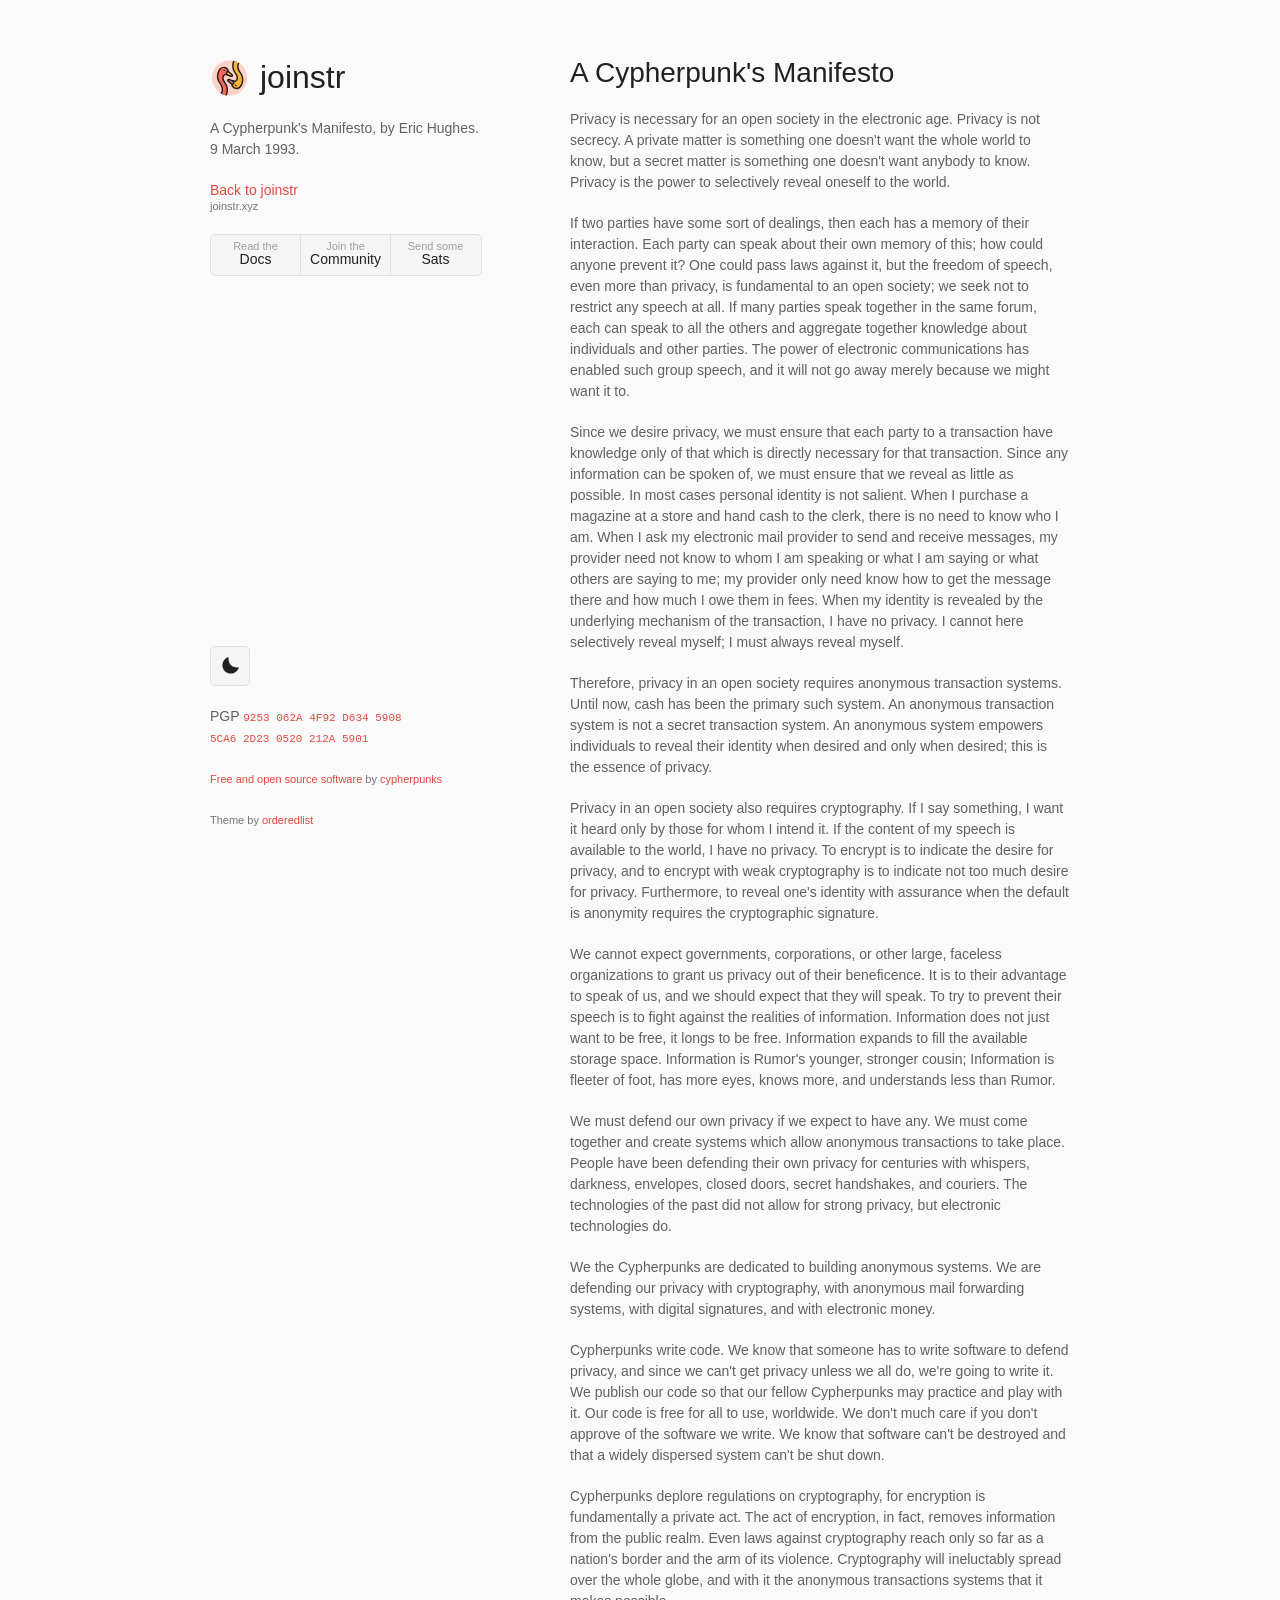
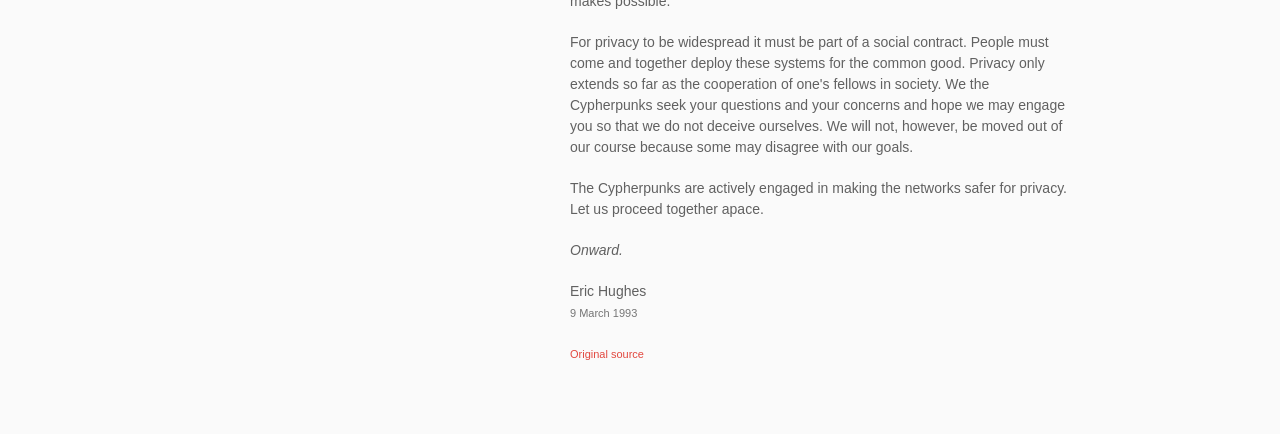
==== cypherpunk_manifesto.html @ dd56cc81 "add joinstr website" ====
<!DOCTYPE html>
<html lang="en">

<head>
  <meta charset="UTF-8"/>
  <title>A Cypherpunk's Manifesto</title>

  <meta name="viewport" content="width=device-width, initial-scale=1"/>

  <link rel="stylesheet" href="styles/main.css"/>
  <script src="scripts/theme.js"></script>

  <meta name="title" content="A Cypherpunk's Manifesto"/>
  <meta name="description" content="A Cypherpunk's Manifesto by Eric Hughes, 9 March 1993"/>

  <link rel="icon" type="image/svg+xml" href="assets/logo.svg"/>
  <link rel="icon" type="image/png" sizes="210x210" href="assets/logo.png"/>
  <link rel="apple-touch-icon" href="assets/logo.png"/>
  <meta name="theme-color" content="#fafafa" media="(prefers-color-scheme: light)"/>
  <meta name="theme-color" content="#212121" media="(prefers-color-scheme: dark)"/>
</head>

<body>
  <div class="wrapper">
    <header>
      <p class="brand"><img src="assets/logo.svg" width="40" height="40" alt=""/><a href="index.html">joinstr</a></p>
      <p>A Cypherpunk's Manifesto, by Eric Hughes. 9 March 1993.</p>
      <p class="view"><a href="index.html">Back to joinstr <small>joinstr.xyz</small></a></p>
      <ul>
        <li><a href="https://docs.joinstr.xyz">Read the<strong>Docs</strong></a></li>
        <li><a href="https://group.joinstr.xyz">Join the<strong>Community</strong></a></li>
        <li><a href="https://donate.joinstr.xyz">Send some<strong>Sats</strong></a></li>
      </ul>
    </header>
    <section>
      <h1>A Cypherpunk's Manifesto</h1>
      <p>Privacy is necessary for an open society in the electronic age. Privacy is not secrecy. A private matter is something one doesn't want the whole world to know, but a secret matter is something one doesn't want anybody to know. Privacy is the power to selectively reveal oneself to the world.</p>
      <p>If two parties have some sort of dealings, then each has a memory of their interaction. Each party can speak about their own memory of this; how could anyone prevent it? One could pass laws against it, but the freedom of speech, even more than privacy, is fundamental to an open society; we seek not to restrict any speech at all. If many parties speak together in the same forum, each can speak to all the others and aggregate together knowledge about individuals and other parties. The power of electronic communications has enabled such group speech, and it will not go away merely because we might want it to.</p>
      <p>Since we desire privacy, we must ensure that each party to a transaction have knowledge only of that which is directly necessary for that transaction. Since any information can be spoken of, we must ensure that we reveal as little as possible. In most cases personal identity is not salient. When I purchase a magazine at a store and hand cash to the clerk, there is no need to know who I am. When I ask my electronic mail provider to send and receive messages, my provider need not know to whom I am speaking or what I am saying or what others are saying to me; my provider only need know how to get the message there and how much I owe them in fees. When my identity is revealed by the underlying mechanism of the transaction, I have no privacy. I cannot here selectively reveal myself; I must always reveal myself.</p>
      <p>Therefore, privacy in an open society requires anonymous transaction systems. Until now, cash has been the primary such system. An anonymous transaction system is not a secret transaction system. An anonymous system empowers individuals to reveal their identity when desired and only when desired; this is the essence of privacy.</p>
      <p>Privacy in an open society also requires cryptography. If I say something, I want it heard only by those for whom I intend it. If the content of my speech is available to the world, I have no privacy. To encrypt is to indicate the desire for privacy, and to encrypt with weak cryptography is to indicate not too much desire for privacy. Furthermore, to reveal one's identity with assurance when the default is anonymity requires the cryptographic signature.</p>
      <p>We cannot expect governments, corporations, or other large, faceless organizations to grant us privacy out of their beneficence. It is to their advantage to speak of us, and we should expect that they will speak. To try to prevent their speech is to fight against the realities of information. Information does not just want to be free, it longs to be free. Information expands to fill the available storage space. Information is Rumor's younger, stronger cousin; Information is fleeter of foot, has more eyes, knows more, and understands less than Rumor.</p>
      <p>We must defend our own privacy if we expect to have any. We must come together and create systems which allow anonymous transactions to take place. People have been defending their own privacy for centuries with whispers, darkness, envelopes, closed doors, secret handshakes, and couriers. The technologies of the past did not allow for strong privacy, but electronic technologies do.</p>
      <p>We the Cypherpunks are dedicated to building anonymous systems. We are defending our privacy with cryptography, with anonymous mail forwarding systems, with digital signatures, and with electronic money.</p>
      <p>Cypherpunks write code. We know that someone has to write software to defend privacy, and since we can't get privacy unless we all do, we're going to write it. We publish our code so that our fellow Cypherpunks may practice and play with it. Our code is free for all to use, worldwide. We don't much care if you don't approve of the software we write. We know that software can't be destroyed and that a widely dispersed system can't be shut down.</p>
      <p>Cypherpunks deplore regulations on cryptography, for encryption is fundamentally a private act. The act of encryption, in fact, removes information from the public realm. Even laws against cryptography reach only so far as a nation's border and the arm of its violence. Cryptography will ineluctably spread over the whole globe, and with it the anonymous transactions systems that it makes possible.</p>
      <p>For privacy to be widespread it must be part of a social contract. People must come and together deploy these systems for the common good. Privacy only extends so far as the cooperation of one's fellows in society. We the Cypherpunks seek your questions and your concerns and hope we may engage you so that we do not deceive ourselves. We will not, however, be moved out of our course because some may disagree with our goals.</p>
      <p>The Cypherpunks are actively engaged in making the networks safer for privacy. Let us proceed together apace.</p>
      <p><em>Onward.</em></p>
      <p>Eric Hughes<br/><small>9 March 1993</small></p>
      <p><small><a href="https://www.activism.net/cypherpunk/manifesto.html">Original source</a></small></p>
    </section>
    <footer>
      <p>
        <button id="theme-toggle" type="button" title="Toggle dark mode" aria-label="Toggle dark mode">
          <svg class="icon-dark" viewBox="0 0 16 16" aria-hidden="true"><path d="M6 .278a.77.77 0 0 1 .8.858 7.2 7.2 0 0 0 8.064 8.065.77.77 0 0 1 .858.799A7.5 7.5 0 1 1 6 .278"/></svg>
          <svg class="icon-light" viewBox="0 0 16 16" aria-hidden="true"><path d="M8 11a3 3 0 1 1 0-6 3 3 0 0 1 0 6m0 1a4 4 0 1 0 0-8 4 4 0 0 0 0 8M8 0a.5.5 0 0 1 .5.5v2a.5.5 0 0 1-1 0v-2A.5.5 0 0 1 8 0m0 13a.5.5 0 0 1 .5.5v2a.5.5 0 0 1-1 0v-2A.5.5 0 0 1 8 13m8-5a.5.5 0 0 1-.5.5h-2a.5.5 0 0 1 0-1h2a.5.5 0 0 1 .5.5M3 8a.5.5 0 0 1-.5.5h-2a.5.5 0 0 1 0-1h2A.5.5 0 0 1 3 8m10.657-5.657a.5.5 0 0 1 0 .707l-1.414 1.415a.5.5 0 1 1-.707-.708l1.414-1.414a.5.5 0 0 1 .707 0m-9.193 9.193a.5.5 0 0 1 0 .707L3.05 13.657a.5.5 0 0 1-.707-.707l1.414-1.414a.5.5 0 0 1 .707 0m9.193 2.121a.5.5 0 0 1-.707 0l-1.414-1.414a.5.5 0 0 1 .707-.707l1.414 1.414a.5.5 0 0 1 0 .707M4.464 4.465a.5.5 0 0 1-.707 0L2.343 3.05a.5.5 0 1 1 .707-.707l1.414 1.414a.5.5 0 0 1 0 .708"/></svg>
        </button>
      </p>
      <p class="pgp">PGP <a href="https://gitlab.com/-/snippets/3674938/raw/main/pgpkey.txt">9253 062A 4F92 D634 5908<br/>5CA6 2D23 0520 212A 5901</a></p>
      <p><small><a href="https://www.gnu.org/philosophy/floss-and-foss.en.html">Free and open source software</a> by <a href="cypherpunk_manifesto.html">cypherpunks</a></small></p>
      <p><small>Theme by <a href="https://github.com/orderedlist/">orderedlist</a></small></p>
    </footer>
  </div>
</body>

</html>
---- styles/main.css ----
/* Modification */

* {
  --primary: #e2483f; /*joinstr coral, darkened for contrast on light*/
}

:root {
  --primary-container: #b62f27;

  --surface: #fafafa; /*Gray 50*/
  --surface-container: #f5f5f5; /*Gray 100*/
  --surface-container-high: #c2c2c2; /*Gray 100 Dark*/

  --on-surface: #212121; /*Gray 900*/
  --on-surface-variant: #424242; /*Gray 800*/
  --outline: #616161; /*Gray 700*/
  --outline-variant: #757575; /*Gray 600*/

  --border: #e0e0e0; /*Gray 300*/
  --button-text1: #9e9e9e; /*Gray 500*/
  --button-text1-hover: #707070; /*Gray 500 Dark*/
  --button-text2: #212121; /*Gray 900*/
  --button-text2-hover: #000000; /*Gray 900 Dark*/
}

:root.theme-dark {
  --primary: #f9675f; /*joinstr coral*/
  --primary-container: #fed2c5;

  --surface: #212121; /*Gray 900*/
  --surface-container: #424242; /*Gray 800*/
  --surface-container-high: #6d6d6d; /*Gray 800 Light*/

  --on-surface: #fafafa; /*Gray 50*/
  --on-surface-variant: #f5f5f5; /*Gray 100*/
  --outline: #bdbdbd; /*Gray 400*/
  --outline-variant: #9e9e9e; /*Gray 500*/

  --border: #616161; /*Gray 700*/
  --button-text1: #bdbdbd; /*Gray 400*/
  --button-text1-hover: #8d8d8d; /*Gray 400 Light*/
  --button-text2: #fafafa; /*Gray 50*/
  --button-text2-hover: #ffffff; /*Gray 50 Light*/
}

.brand {
  display: flex;
  align-items: center;
  gap: 10px;
  margin: 0 0 20px;
  color: var(--on-surface);
  font-size: 32px;
  font-weight: 500;
  line-height: 1.1;
} .brand a {
  color: inherit;
}

dt {
  margin-top: 16px;
  font-size: 16px;
} dt:first-child {
  margin-top: 0;
} dd {
  margin: 2px 0 0;
}

h3 {
  margin-bottom: 6px;
  font-size: 15px;
}

.pgp a {
  font-family: Monaco, Bitstream Vera Sans Mono, Lucida Console, Terminal, Consolas, Liberation Mono, DejaVu Sans Mono, Courier New, monospace;
  font-size: 11px;
}

p small {
  color: var(--outline-variant);
} blockquote p {
  color: var(--outline-variant);
}

code {
  padding: 2px 4px;
  border-radius: 0.3rem;
} code, pre {
  background-color: var(--surface-container);
} pre code {
  padding: 0px 0px;
}

header li:last-child {
  border-right: 0px;
}

footer button {
  height: 40px;
  padding: 0;
  background: var(--surface-container);
  border-radius: 5px;
  border: 1px solid var(--border);
  width: 40px;
  color: var(--button-text2);
  justify-content: center;
  cursor: pointer;
} footer button:hover {
  color: var(--button-text2-hover);
} footer button:active {
  background-color: var(--surface-container-high);
}

#theme-toggle {
  display: flex;
  align-items: center;
} #theme-toggle svg {
  width: 18px;
  height: 18px;
  margin: 0 auto;
  fill: currentColor;
} #theme-toggle .icon-light {
  display: none;
}

:root.theme-dark #theme-toggle .icon-dark {
  display: none;
} :root.theme-dark #theme-toggle .icon-light {
  display: block;
}

/* Original */

body {
  background-color: /*#fff*/ var(--surface);
  padding: 50px;
  font: 14px/1.5 -apple-system, BlinkMacSystemFont, 'Segoe UI', Roboto, Oxygen, Ubuntu, Cantarell, 'Fira Sans', 'Droid Sans', 'Helvetica Neue', Arial, sans-serif, 'Apple Color Emoji', 'Segoe UI Emoji', 'Segoe UI Symbol';
  color: /*#595959*/ var(--outline);
  font-weight: 400;
}

h1, h2, h3, h4, h5, h6 {
  color: /*#222*/ var(--on-surface);
  margin: 0 0 20px;
}

p, ul, ol, table, pre, dl {
  margin: 0 0 20px;
}

h1, h2, h3 {
  line-height: 1.1;
}

h1 {
  font-size: 28px;
  font-weight: 500;
}

h2 {
  color: /*#393939*/ var(--on-surface);
  font-weight: 500;
}

h3, h4, h5, h6 {
  color: /*#494949*/ var(--on-surface);
  font-weight: 500;
}

a {
  color: /*#39c*/ var(--primary);
  text-decoration: none;
}

a:hover {
  color: /*#069*/ var(--primary-container);
}

a small {
  font-size: 11px;
  color: /*#777*/ var(--outline-variant);
  margin-top: -0.3em;
  display: block;
}

a:hover small {
  color: /*#777*/ var(--on-surface-variant);
}

.wrapper {
  width: 860px;
  margin: 0 auto;
}

blockquote {
  border-left: /*1px*/ 4px solid /*#e5e5e5*/ var(--border);
  margin: 0;
  padding: 0 0 0 20px;
  font-style: italic;
}

code, pre {
  font-family: Monaco, Bitstream Vera Sans Mono, Lucida Console, Terminal, Consolas, Liberation Mono, DejaVu Sans Mono, Courier New, monospace;
  /* color: #333; */
}

pre {
  padding: 8px 15px;
  background: /*#f8f8f8*/ var(--surface-container);
  border-radius: 5px;
  border: 1px solid /*#e5e5e5*/ var(--border);
  overflow-x: auto;
}

table {
  width: 100%;
  border-collapse: collapse;
}

th, td {
  text-align: left;
  padding: 5px 10px;
  border-bottom: 1px solid /*#e5e5e5*/ var(--border);
}

dt {
  color: /*#444*/ var(--on-surface-variant);
  font-weight: 500;
}

th {
  color: /*#444*/ var(--on-surface-variant);
}

img {
  max-width: 100%;
}

header {
  width: 270px;
  float: left;
  position: fixed;
  -webkit-font-smoothing: subpixel-antialiased;
}

header ul {
  list-style: none;
  height: 40px;
  padding: 0;
  background: /*#f4f4f4*/ var(--surface-container);
  border-radius: 5px;
  border: 1px solid /*#e0e0e0*/ var(--border);
  width: 270px;
}

header li {
  width: 89px;
  float: left;
  border-right: 1px solid var(--border);
  height: 40px;
}

header li:first-child a {
  border-radius: 5px 0 0 5px;
}

header li:last-child a {
  border-radius: 0 5px 5px 0;
}

header ul a {
  line-height: 1;
  font-size: 11px;
  color: /*#999*/ var(--button-text1);
  display: block;
  text-align: center;
  padding-top: 6px;
  height: 34px;
}

header ul a:hover {
  color: /*#999*/ var(--button-text1-hover);
}

header ul a:active {
  background-color: /*#f0f0f0*/ var(--surface-container-high);
}

strong {
  color: /*#222*/ var(--on-surface);
  font-weight: 500;
}

header ul li + li + li {
  border-right: none;
  width: 89px;
}

header ul a strong {
  font-size: 14px;
  display: block;
  color: /*222*/ var(--button-text2);
}

section {
  width: 500px;
  float: right;
  padding-bottom: 50px;
}

small {
  font-size: 11px;
}

hr {
  border: 0;
  background: /*#e5e5e5*/ var(--border);
  height: 1px;
  margin: 0 0 20px;
}

footer {
  width: 270px;
  float: left;
  position: fixed;
  bottom: 50px;
  -webkit-font-smoothing: subpixel-antialiased;
}

@media print, screen and (max-width: 960px) {
  div.wrapper {
    width: auto;
    margin: 0;
  }

  header, section, footer {
    float: none;
    position: static;
    width: auto;
  }

  header {
    padding-right: 320px;
  }

  footer {
    padding-right: 60px;
  }

  section {
    border: 1px solid /*#e5e5e5*/ var(--border);
    border-width: 1px 0;
    padding: 20px 0;
    margin: 0 0 20px;
  }

  header a small {
    display: inline;
  }

  header ul {
    position: absolute;
    right: 50px;
    top: 52px;
  }

  footer button {
    position: fixed;
    right: 50px;
    bottom: 52px;
  }
}

@media print, screen and (max-width: 720px) {
  body {
    word-wrap: break-word;
  }

  header {
    padding: 0;
  }

  header ul, header p.view {
    position: static;
  }

  pre, code {
    word-wrap: normal;
  }
}

@media print, screen and (max-width: 480px) {
  body {
    padding: 15px;
  }

  header ul {
    width: 99%;
  }

  header li, header ul li + li + li {
    width: 33%;
  }

  footer button {
    position: fixed;
    right: 25px;
    bottom: 26px;
  }
}

@media print {
  body {
    padding: 0.4in;
    font-size: 12pt;
    /* color: #444; */
  }
}
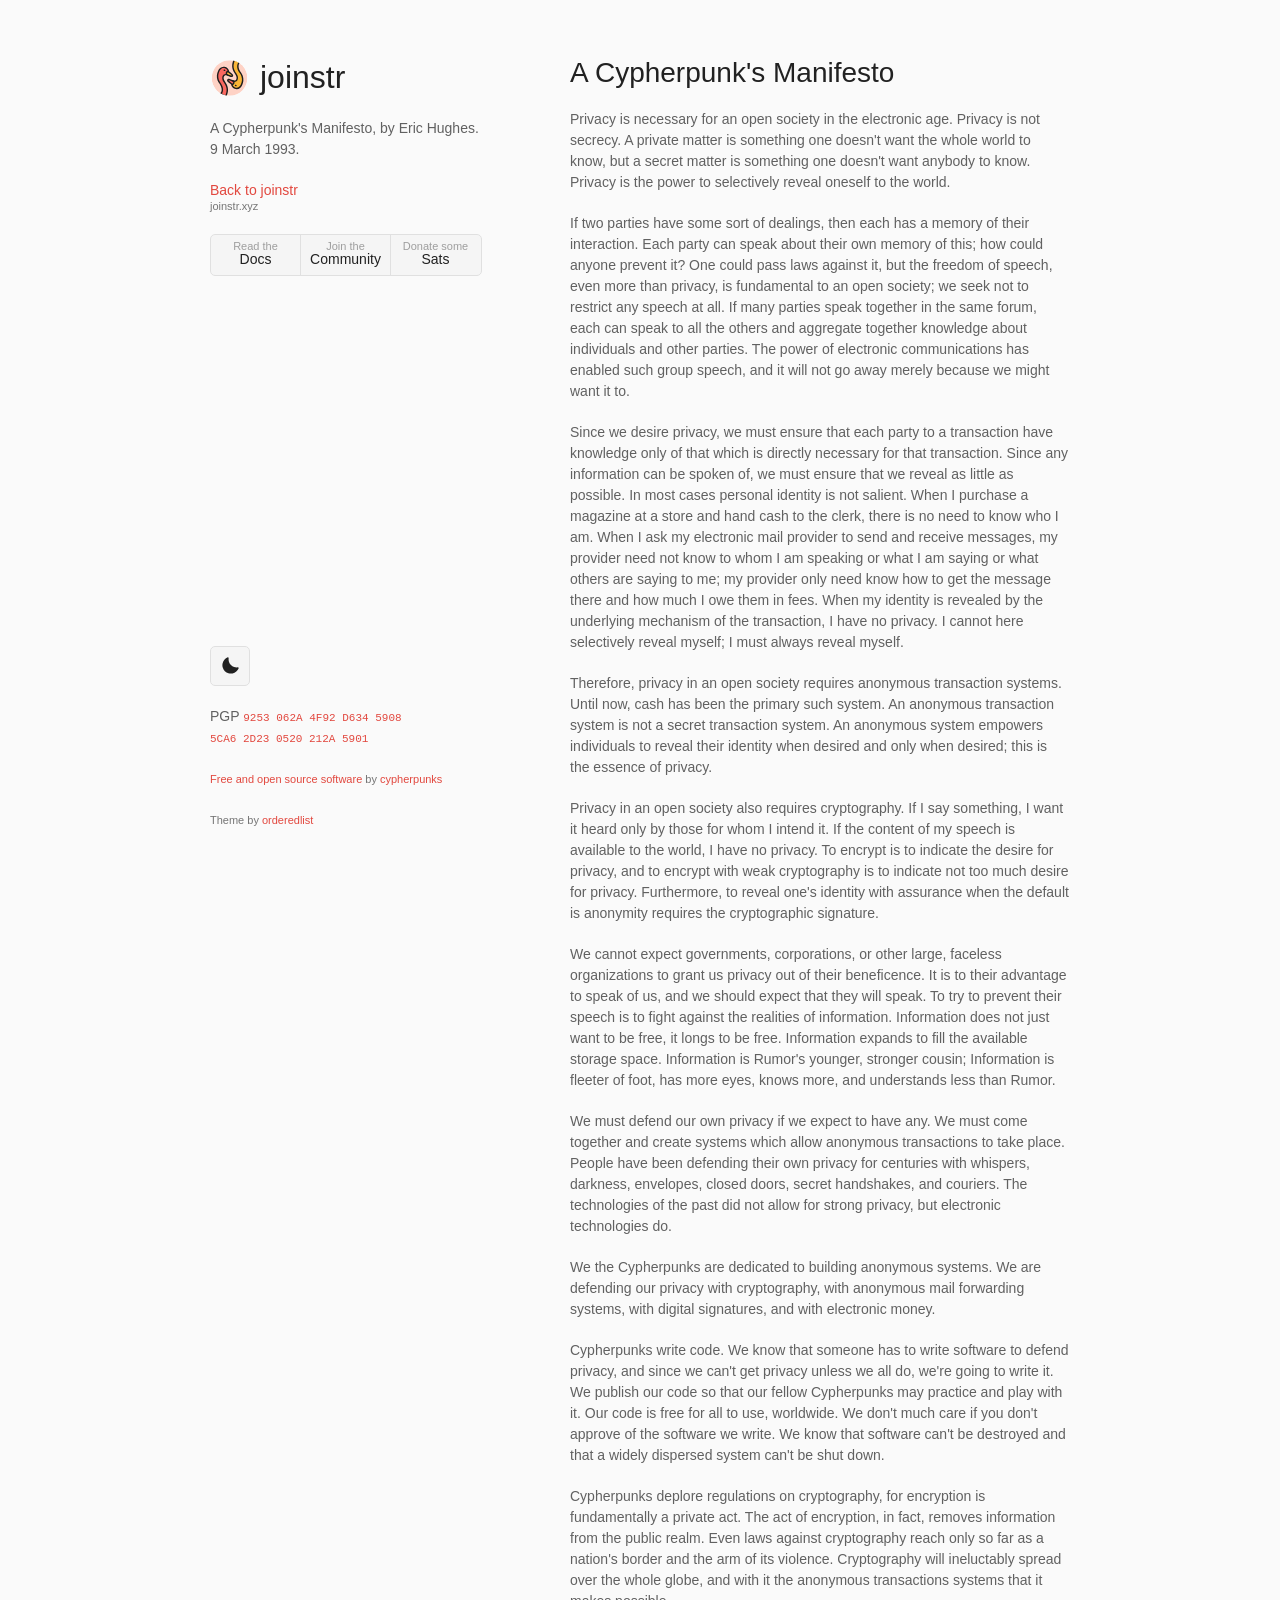
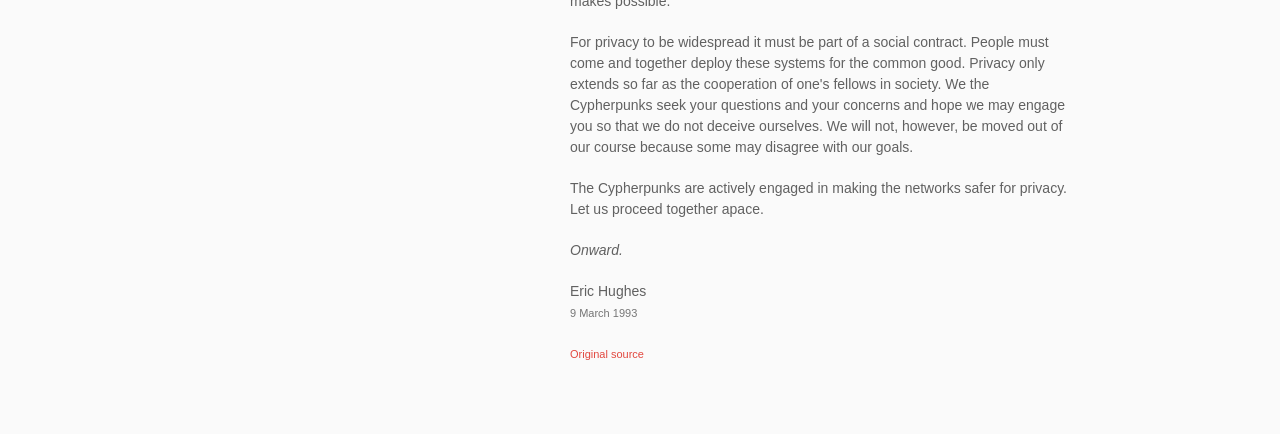
==== commit 79eea83d: "rename sats button label" ====
--- a/cypherpunk_manifesto.html
+++ b/cypherpunk_manifesto.html
@@ -29,7 +29,7 @@
       <ul>
         <li><a href="https://docs.joinstr.xyz">Read the<strong>Docs</strong></a></li>
         <li><a href="https://group.joinstr.xyz">Join the<strong>Community</strong></a></li>
-        <li><a href="https://donate.joinstr.xyz">Send some<strong>Sats</strong></a></li>
+        <li><a href="https://donate.joinstr.xyz">Donate some<strong>Sats</strong></a></li>
       </ul>
     </header>
     <section>
